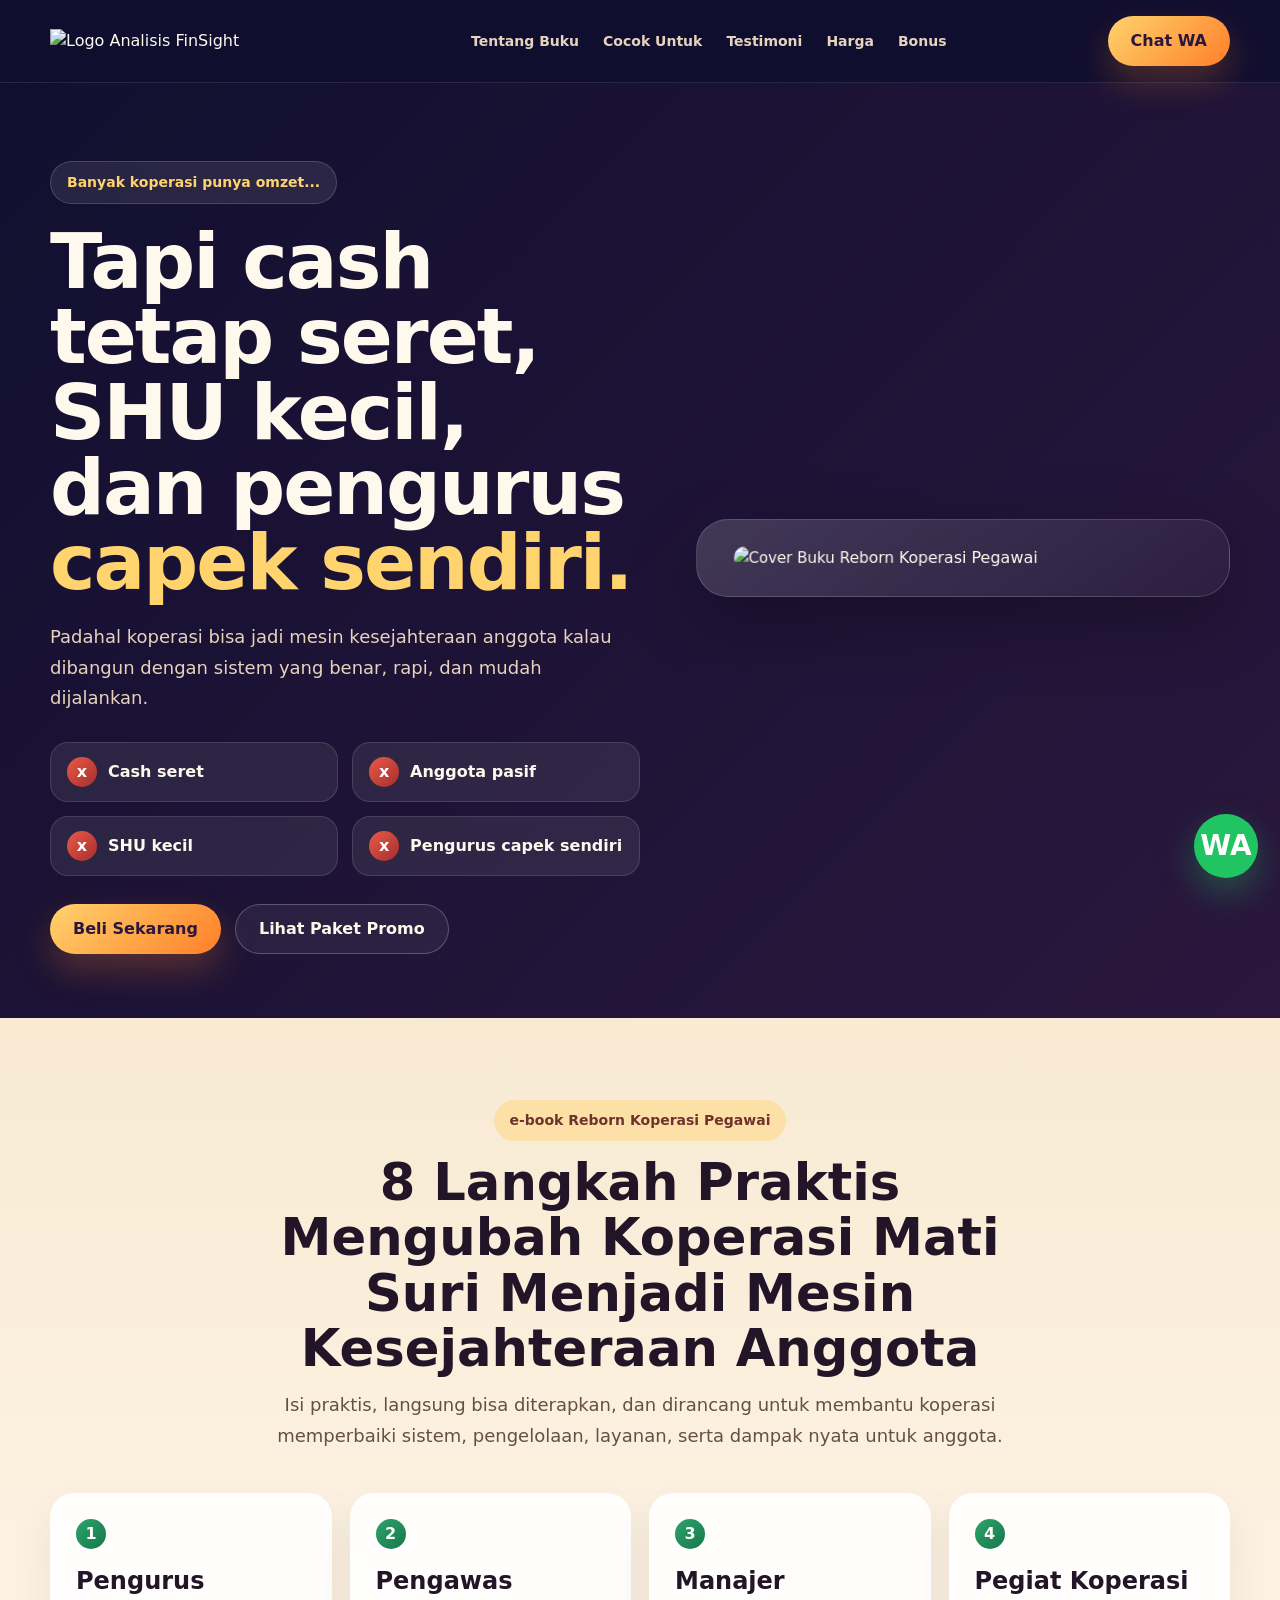
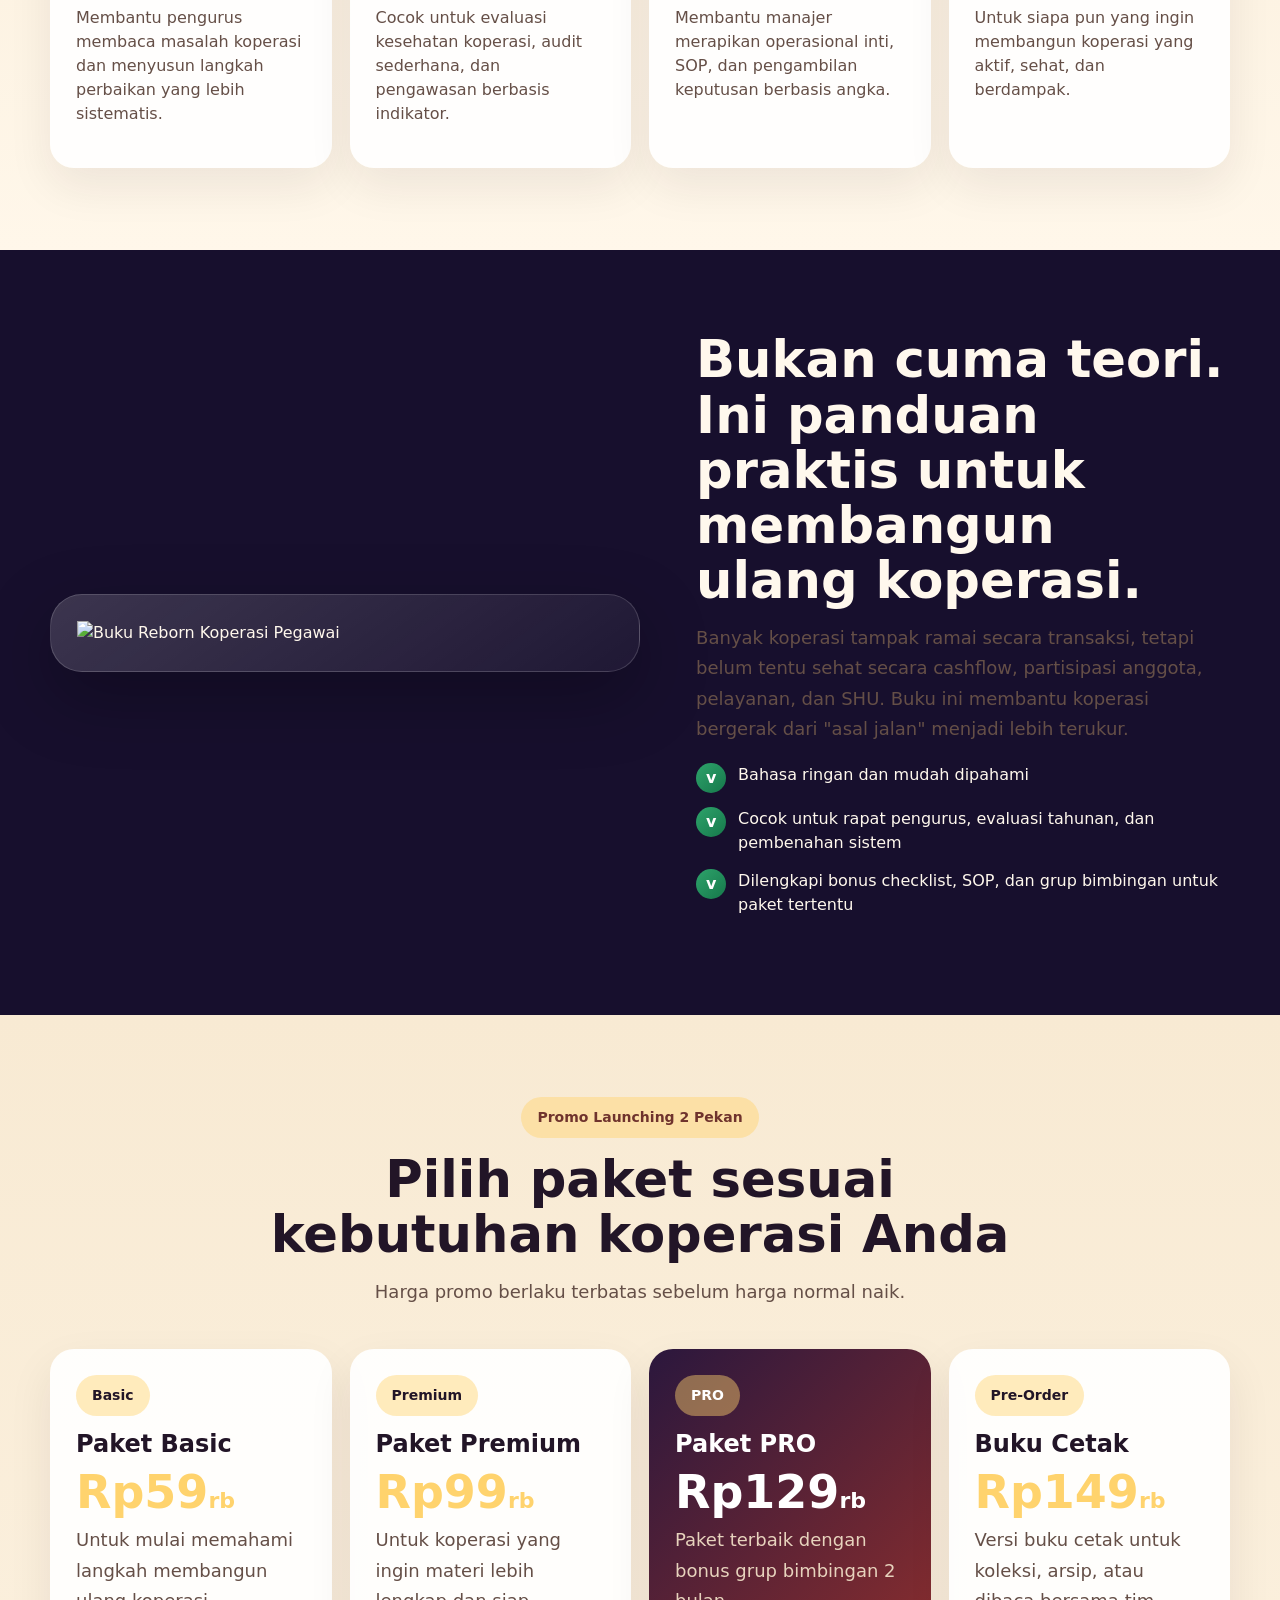
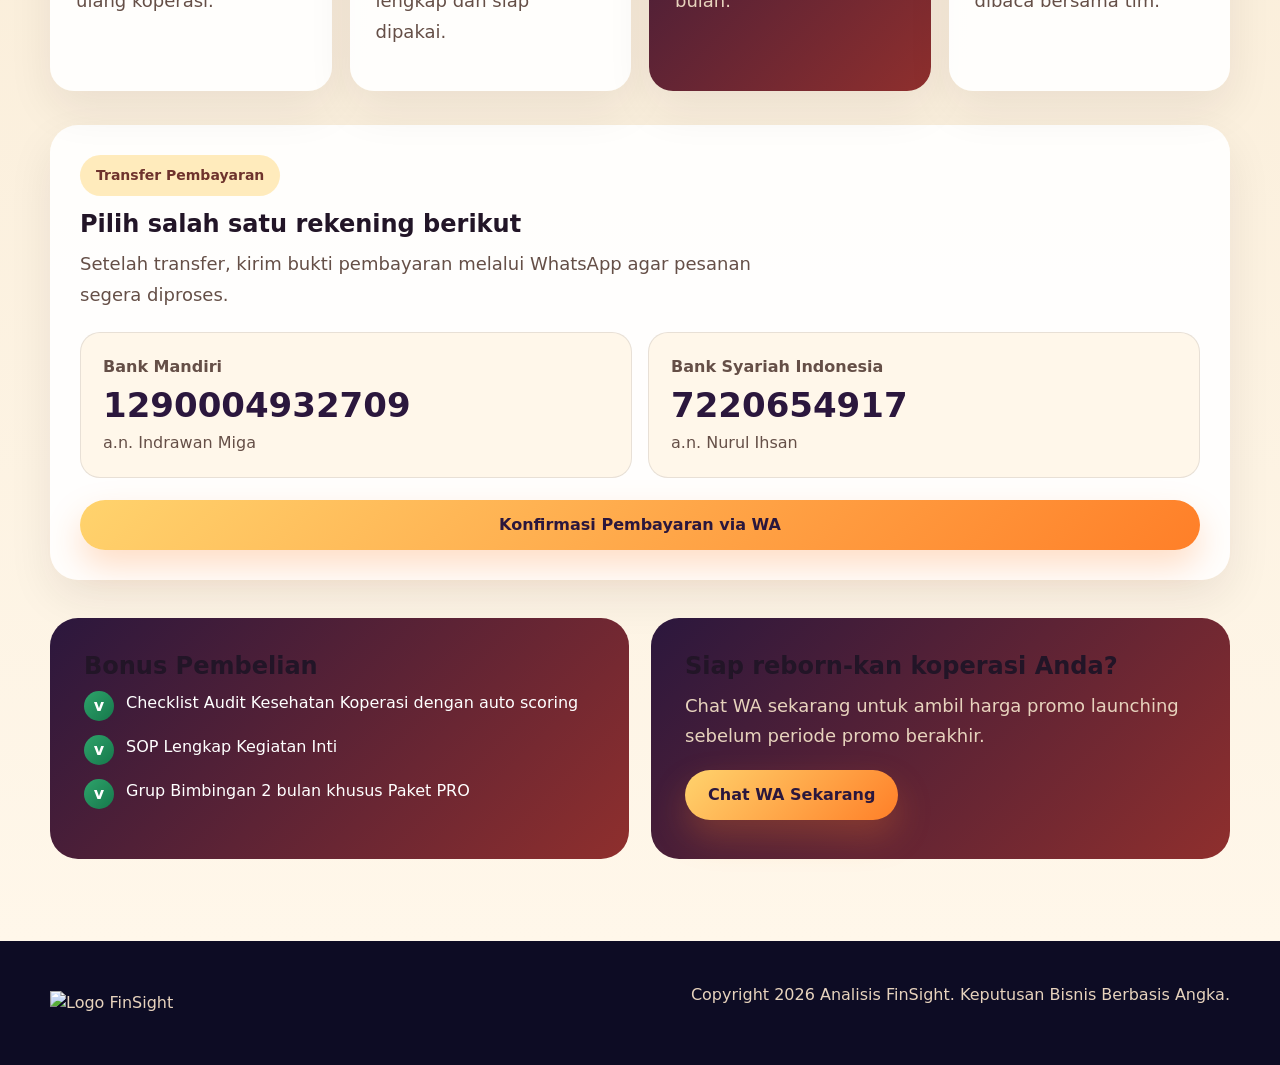
==== index.html @ e094c263 "Initial landing page" ====
<!doctype html>
<html lang="id">
<head>
  <meta charset="utf-8">
  <meta name="viewport" content="width=device-width, initial-scale=1">
  <title>Reborn Koperasi Pegawai - Analisis FinSight</title>
  <link rel="stylesheet" href="style.css">
</head>
<body>
<div class="reborn-landing">
  <nav class="rl-navbar">
    <div class="rl-container rl-nav-inner">
      <a href="#" class="rl-logo" aria-label="Analisis FinSight">
        <img src="https://www.analisiskeuangan.com/wp-content/uploads/2026/04/Logo-finsight.png" alt="Logo Analisis FinSight">
      </a>

      <div class="rl-nav-menu">
        <a href="#tentang">Tentang Buku</a>
        <a href="#cocok">Cocok Untuk</a>
        <a href="testimoni.html">Testimoni</a>
        <a href="#harga">Harga</a>
        <a href="#bonus">Bonus</a>
      </div>

      <a class="rl-btn rl-btn-primary" href="https://wa.me/6281234567890" target="_blank" rel="noopener">Chat WA</a>
    </div>
  </nav>

  <header class="rl-hero">
    <div class="rl-container rl-hero-grid">
      <div>
        <div class="rl-eyebrow">Banyak koperasi punya omzet...</div>
        <h1>Tapi cash tetap seret, SHU kecil, dan pengurus <span>capek sendiri.</span></h1>
        <p class="rl-hero-lead">
          Padahal koperasi bisa jadi mesin kesejahteraan anggota kalau dibangun dengan sistem yang benar, rapi, dan mudah dijalankan.
        </p>

        <div class="rl-pain-box">
          <div class="rl-pain-item"><span class="rl-x-icon">x</span> Cash seret</div>
          <div class="rl-pain-item"><span class="rl-x-icon">x</span> Anggota pasif</div>
          <div class="rl-pain-item"><span class="rl-x-icon">x</span> SHU kecil</div>
          <div class="rl-pain-item"><span class="rl-x-icon">x</span> Pengurus capek sendiri</div>
        </div>

        <div class="rl-hero-actions">
          <a href="https://wa.me/6281234567890" target="_blank" rel="noopener" class="rl-btn rl-btn-primary">Beli Sekarang</a>
          <a href="#harga" class="rl-btn rl-btn-outline">Lihat Paket Promo</a>
        </div>
      </div>

      <div>
        <div class="rl-book-card">
          <img src="https://www.analisiskeuangan.com/wp-content/uploads/2026/06/Book-Mockup.png" alt="Cover Buku Reborn Koperasi Pegawai">
        </div>
      </div>
    </div>
  </header>

  <section class="rl-section rl-light-section" id="tentang">
    <div class="rl-container">
      <div class="rl-section-title">
        <div class="rl-tag">e-book Reborn Koperasi Pegawai</div>
        <h2>8 Langkah Praktis Mengubah Koperasi Mati Suri Menjadi Mesin Kesejahteraan Anggota</h2>
        <p>
          Isi praktis, langsung bisa diterapkan, dan dirancang untuk membantu koperasi memperbaiki sistem, pengelolaan, layanan, serta dampak nyata untuk anggota.
        </p>
      </div>

      <div class="rl-benefit-grid" id="cocok">
        <div class="rl-benefit-card">
          <div class="rl-benefit-icon">1</div>
          <h3>Pengurus</h3>
          <p>Membantu pengurus membaca masalah koperasi dan menyusun langkah perbaikan yang lebih sistematis.</p>
        </div>
        <div class="rl-benefit-card">
          <div class="rl-benefit-icon">2</div>
          <h3>Pengawas</h3>
          <p>Cocok untuk evaluasi kesehatan koperasi, audit sederhana, dan pengawasan berbasis indikator.</p>
        </div>
        <div class="rl-benefit-card">
          <div class="rl-benefit-icon">3</div>
          <h3>Manajer</h3>
          <p>Membantu manajer merapikan operasional inti, SOP, dan pengambilan keputusan berbasis angka.</p>
        </div>
        <div class="rl-benefit-card">
          <div class="rl-benefit-icon">4</div>
          <h3>Pegiat Koperasi</h3>
          <p>Untuk siapa pun yang ingin membangun koperasi yang aktif, sehat, dan berdampak.</p>
        </div>
      </div>
    </div>
  </section>

  <section class="rl-section rl-product-section">
    <div class="rl-container rl-product-grid">
      <div class="rl-product-cover">
        <img src="https://www.analisiskeuangan.com/wp-content/uploads/2026/06/Book-Mockup.png" alt="Buku Reborn Koperasi Pegawai">
      </div>

      <div class="rl-product-copy">
        <h2>Bukan cuma teori. Ini panduan praktis untuk membangun ulang koperasi.</h2>
        <p>
          Banyak koperasi tampak ramai secara transaksi, tetapi belum tentu sehat secara cashflow, partisipasi anggota, pelayanan, dan SHU. Buku ini membantu koperasi bergerak dari "asal jalan" menjadi lebih terukur.
        </p>

        <ul class="rl-check-list">
          <li><span class="rl-check-icon">v</span> Bahasa ringan dan mudah dipahami</li>
          <li><span class="rl-check-icon">v</span> Cocok untuk rapat pengurus, evaluasi tahunan, dan pembenahan sistem</li>
          <li><span class="rl-check-icon">v</span> Dilengkapi bonus checklist, SOP, dan grup bimbingan untuk paket tertentu</li>
        </ul>
      </div>
    </div>
  </section>

  <section class="rl-section rl-light-section" id="harga">
    <div class="rl-container">
      <div class="rl-section-title">
        <div class="rl-tag">Promo Launching 2 Pekan</div>
        <h2>Pilih paket sesuai kebutuhan koperasi Anda</h2>
        <p>Harga promo berlaku terbatas sebelum harga normal naik.</p>
      </div>

      <div class="rl-pricing-grid">
        <div class="rl-price-card">
          <div class="rl-badge">Basic</div>
          <h3>Paket Basic</h3>
          <div class="rl-price">Rp59<small>rb</small></div>
          <p>Untuk mulai memahami langkah membangun ulang koperasi.</p>
        </div>

        <div class="rl-price-card">
          <div class="rl-badge">Premium</div>
          <h3>Paket Premium</h3>
          <div class="rl-price">Rp99<small>rb</small></div>
          <p>Untuk koperasi yang ingin materi lebih lengkap dan siap dipakai.</p>
        </div>

        <div class="rl-price-card rl-featured">
          <div class="rl-badge">PRO</div>
          <h3>Paket PRO</h3>
          <div class="rl-price">Rp129<small>rb</small></div>
          <p>Paket terbaik dengan bonus grup bimbingan 2 bulan.</p>
        </div>

        <div class="rl-price-card">
          <div class="rl-badge">Pre-Order</div>
          <h3>Buku Cetak</h3>
          <div class="rl-price">Rp149<small>rb</small></div>
          <p>Versi buku cetak untuk koleksi, arsip, atau dibaca bersama tim.</p>
        </div>
      </div>

      <div class="rl-payment-box">
        <div class="rl-payment-copy">
          <div class="rl-tag">Transfer Pembayaran</div>
          <h3>Pilih salah satu rekening berikut</h3>
          <p>Setelah transfer, kirim bukti pembayaran melalui WhatsApp agar pesanan segera diproses.</p>
        </div>

        <div class="rl-payment-grid">
          <div class="rl-payment-card">
            <span>Bank Mandiri</span>
            <strong>1290004932709</strong>
            <p>a.n. Indrawan Miga</p>
          </div>

          <div class="rl-payment-card">
            <span>Bank Syariah Indonesia</span>
            <strong>7220654917</strong>
            <p>a.n. Nurul Ihsan</p>
          </div>
        </div>

        <a href="https://wa.me/6281234567890" target="_blank" rel="noopener" class="rl-btn rl-btn-primary">Konfirmasi Pembayaran via WA</a>
      </div>

      <div class="rl-bonus-wrap" id="bonus">
        <div class="rl-bonus-card">
          <h3>Bonus Pembelian</h3>
          <ul class="rl-bonus-list">
            <li><span class="rl-check-icon">v</span> Checklist Audit Kesehatan Koperasi dengan auto scoring</li>
            <li><span class="rl-check-icon">v</span> SOP Lengkap Kegiatan Inti</li>
            <li><span class="rl-check-icon">v</span> Grup Bimbingan 2 bulan khusus Paket PRO</li>
          </ul>
        </div>

        <div class="rl-cta-card">
          <h3>Siap reborn-kan koperasi Anda?</h3>
          <p>Chat WA sekarang untuk ambil harga promo launching sebelum periode promo berakhir.</p>
          <a href="https://wa.me/6281234567890" target="_blank" rel="noopener" class="rl-btn rl-btn-primary">Chat WA Sekarang</a>
        </div>
      </div>
    </div>
  </section>

  <footer class="rl-footer">
    <div class="rl-container rl-footer-inner">
      <img src="https://www.analisiskeuangan.com/wp-content/uploads/2026/04/Logo-finsight.png" alt="Logo FinSight">
      <p>Copyright 2026 Analisis FinSight. Keputusan Bisnis Berbasis Angka.</p>
    </div>
  </footer>

  <a class="rl-float-wa" href="https://wa.me/6281234567890" target="_blank" rel="noopener" aria-label="Chat WhatsApp">WA</a>
</div>
  <script src="script.js"></script>
</body>
</html>
---- style.css ----
html,
body {
  margin: 0;
}

.reborn-landing,
  .reborn-landing * {
    box-sizing: border-box;
  }

  .reborn-landing {
    --navy: #100f2f;
    --purple: #2b173d;
    --maroon: #8f2f2d;
    --cream: #f8ead3;
    --cream-2: #fff7ea;
    --gold: #ffd36d;
    --orange: #ff7f28;
    --green: #20c463;
    --text: #fff8ed;
    --muted: #e7d3bd;
    --dark: #221527;
    --line: rgba(255, 255, 255, .16);
    --shadow: 0 24px 70px rgba(0, 0, 0, .28);
    width: 100%;
    margin: 0;
    color: var(--text);
    background: linear-gradient(135deg, var(--navy), var(--purple) 42%, var(--maroon));
    font-family: Inter, system-ui, -apple-system, BlinkMacSystemFont, "Segoe UI", sans-serif;
    line-height: 1.5;
    overflow-x: hidden;
  }

  .reborn-landing img {
    display: block;
    max-width: 100%;
    height: auto;
    border: 0;
  }

  .reborn-landing a {
    color: inherit;
    text-decoration: none;
  }

  .reborn-landing p,
  .reborn-landing h1,
  .reborn-landing h2,
  .reborn-landing h3,
  .reborn-landing ul {
    margin-top: 0;
  }

  .reborn-landing .rl-container {
    width: min(1180px, calc(100% - 40px));
    margin: 0 auto;
  }

  .reborn-landing .rl-navbar {
    position: sticky;
    top: 0;
    z-index: 20;
    border-bottom: 1px solid rgba(255, 255, 255, .1);
    background: rgba(16, 15, 47, .86);
    backdrop-filter: blur(18px);
  }

  .reborn-landing .rl-nav-inner {
    min-height: 82px;
    display: flex;
    align-items: center;
    justify-content: space-between;
    gap: 24px;
  }

  .reborn-landing .rl-logo img {
    width: min(260px, 54vw);
  }

  .reborn-landing .rl-nav-menu {
    display: flex;
    gap: 24px;
    color: var(--muted);
    font-size: 14px;
    font-weight: 700;
    white-space: nowrap;
  }

  .reborn-landing .rl-btn {
    display: inline-flex;
    align-items: center;
    justify-content: center;
    gap: 10px;
    min-height: 50px;
    padding: 14px 23px;
    border-radius: 999px;
    font-weight: 900;
    line-height: 1;
    transition: transform .2s ease, box-shadow .2s ease;
  }

  .reborn-landing .rl-btn:hover {
    transform: translateY(-2px);
  }

  .reborn-landing .rl-btn-primary {
    color: #2b173d;
    background: linear-gradient(135deg, var(--gold), var(--orange));
    box-shadow: 0 16px 34px rgba(255, 127, 40, .26);
  }

  .reborn-landing .rl-btn-outline {
    color: var(--cream-2);
    border: 1px solid rgba(255, 255, 255, .24);
    background: rgba(255, 255, 255, .06);
  }

  .reborn-landing .rl-light-section .rl-btn-outline {
    color: var(--purple);
    border-color: rgba(43, 23, 61, .22);
    background: rgba(43, 23, 61, .05);
  }

  .reborn-landing .rl-hero {
    min-height: calc(100vh - 82px);
    display: flex;
    align-items: center;
    padding: 78px 0 64px;
  }

  .reborn-landing .rl-hero-grid,
  .reborn-landing .rl-product-grid {
    display: grid;
    grid-template-columns: 1.05fr .95fr;
    align-items: center;
    gap: 56px;
  }

  .reborn-landing .rl-eyebrow,
  .reborn-landing .rl-tag,
  .reborn-landing .rl-badge {
    display: inline-flex;
    align-items: center;
    gap: 10px;
    padding: 10px 16px;
    border-radius: 999px;
    font-size: 14px;
    font-weight: 900;
  }

  .reborn-landing .rl-eyebrow {
    margin-bottom: 20px;
    color: var(--gold);
    border: 1px solid var(--line);
    background: rgba(255, 255, 255, .09);
  }

  .reborn-landing .rl-tag,
  .reborn-landing .rl-badge {
    margin-bottom: 14px;
    color: #6f332d;
    background: rgba(255, 211, 109, .45);
  }

  .reborn-landing h1 {
    margin-bottom: 22px;
    font-size: clamp(42px, 6vw, 78px);
    line-height: .98;
    letter-spacing: -2px;
    font-weight: 900;
  }

  .reborn-landing h1 span,
  .reborn-landing .rl-price {
    color: var(--gold);
  }

  .reborn-landing .rl-light-section h2,
  .reborn-landing .rl-light-section h3,
  .reborn-landing .rl-benefit-card h3,
  .reborn-landing .rl-price-card h3 {
    color: var(--dark);
  }

  .reborn-landing h2 {
    margin-bottom: 14px;
    font-size: clamp(32px, 4vw, 52px);
    line-height: 1.08;
    font-weight: 900;
  }

  .reborn-landing h3 {
    margin-bottom: 10px;
    font-size: 24px;
    line-height: 1.2;
    font-weight: 900;
  }

  .reborn-landing .rl-hero-lead,
  .reborn-landing .rl-section-title p,
  .reborn-landing .rl-product-copy p,
  .reborn-landing .rl-price-card p,
  .reborn-landing .rl-cta-card p {
    color: var(--muted);
    font-size: 18px;
    line-height: 1.7;
  }

  .reborn-landing .rl-light-section .rl-section-title p,
  .reborn-landing .rl-product-copy p,
  .reborn-landing .rl-price-card p,
  .reborn-landing .rl-benefit-card p {
    color: #654f47;
  }

  .reborn-landing .rl-pain-box {
    display: grid;
    grid-template-columns: repeat(2, minmax(0, 1fr));
    gap: 14px;
    margin: 28px 0;
  }

  .reborn-landing .rl-pain-item {
    display: flex;
    align-items: center;
    gap: 11px;
    padding: 14px 16px;
    border: 1px solid rgba(255, 255, 255, .12);
    border-radius: 18px;
    background: rgba(255, 255, 255, .08);
    font-weight: 800;
  }

  .reborn-landing .rl-x-icon,
  .reborn-landing .rl-check-icon,
  .reborn-landing .rl-benefit-icon {
    width: 30px;
    height: 30px;
    flex: 0 0 30px;
    display: inline-grid;
    place-items: center;
    border-radius: 50%;
    color: #fff;
    font-weight: 900;
  }

  .reborn-landing .rl-x-icon {
    background: linear-gradient(135deg, #e95a47, #a52e2e);
  }

  .reborn-landing .rl-check-icon,
  .reborn-landing .rl-benefit-icon {
    background: linear-gradient(135deg, #2ea36b, #16784b);
  }

  .reborn-landing .rl-hero-actions {
    display: flex;
    flex-wrap: wrap;
    gap: 14px;
    margin-top: 26px;
  }

  .reborn-landing .rl-book-card,
  .reborn-landing .rl-product-cover {
    padding: 26px;
    border: 1px solid var(--line);
    border-radius: 32px;
    background: linear-gradient(145deg, rgba(255, 255, 255, .16), rgba(255, 255, 255, .04));
    box-shadow: var(--shadow);
  }

  .reborn-landing .rl-book-card img {
    border-radius: 18px;
    transform: perspective(900px) rotateY(-8deg) rotateX(2deg);
  }

  .reborn-landing .rl-section {
    padding: 82px 0;
  }

  .reborn-landing .rl-light-section {
    color: var(--dark);
    background: linear-gradient(180deg, var(--cream), var(--cream-2));
  }

  .reborn-landing .rl-product-section {
    background: #170f2d;
  }

  .reborn-landing .rl-section-title {
    max-width: 780px;
    margin: 0 auto 42px;
    text-align: center;
  }

  .reborn-landing .rl-benefit-grid,
  .reborn-landing .rl-pricing-grid {
    display: grid;
    grid-template-columns: repeat(4, minmax(0, 1fr));
    gap: 18px;
  }

  .reborn-landing .rl-benefit-card,
  .reborn-landing .rl-price-card {
    min-width: 0;
    padding: 26px;
    border-radius: 24px;
    background: rgba(255, 255, 255, .92);
    color: var(--dark);
    box-shadow: 0 18px 45px rgba(34, 21, 39, .08);
  }

  .reborn-landing .rl-benefit-card *,
  .reborn-landing .rl-price-card * {
    color: inherit;
  }

  .reborn-landing .rl-benefit-icon {
    margin-bottom: 18px;
    color: #fff;
  }

  .reborn-landing .rl-price-card .rl-price {
    color: var(--gold);
  }

  .reborn-landing .rl-price-card.rl-featured {
    color: #fff;
    background: linear-gradient(135deg, var(--purple), var(--maroon));
  }

  .reborn-landing .rl-price-card.rl-featured h3,
  .reborn-landing .rl-price-card.rl-featured .rl-price {
    color: #fff;
  }

  .reborn-landing .rl-price-card.rl-featured p {
    color: var(--muted);
  }

  .reborn-landing .rl-price {
    margin: 8px 0 10px;
    font-size: 46px;
    line-height: 1;
    font-weight: 900;
  }

  .reborn-landing .rl-price small {
    font-size: 22px;
  }

  .reborn-landing .rl-check-list,
  .reborn-landing .rl-bonus-list {
    display: grid;
    gap: 14px;
    padding: 0;
    list-style: none;
  }

  .reborn-landing .rl-check-list li,
  .reborn-landing .rl-bonus-list li {
    display: flex;
    gap: 12px;
    align-items: flex-start;
  }

  .reborn-landing .rl-bonus-wrap {
    display: grid;
    grid-template-columns: 1fr 1fr;
    gap: 22px;
    margin-top: 38px;
  }

  .reborn-landing .rl-payment-box {
    display: grid;
    gap: 22px;
    margin-top: 34px;
    padding: 30px;
    border-radius: 28px;
    background: rgba(255, 255, 255, .92);
    color: var(--dark);
    box-shadow: 0 18px 45px rgba(34, 21, 39, .08);
  }

  .reborn-landing .rl-payment-copy {
    max-width: 720px;
  }

  .reborn-landing .rl-payment-copy h3 {
    color: var(--dark);
  }

  .reborn-landing .rl-payment-copy p {
    margin-bottom: 0;
    color: #654f47;
    font-size: 18px;
    line-height: 1.7;
  }

  .reborn-landing .rl-payment-grid {
    display: grid;
    grid-template-columns: repeat(2, minmax(0, 1fr));
    gap: 16px;
  }

  .reborn-landing .rl-payment-card {
    min-width: 0;
    padding: 22px;
    border: 1px solid rgba(34, 21, 39, .1);
    border-radius: 20px;
    background: var(--cream-2);
  }

  .reborn-landing .rl-payment-card span,
  .reborn-landing .rl-payment-card strong,
  .reborn-landing .rl-payment-card p {
    display: block;
  }

  .reborn-landing .rl-payment-card span {
    color: #654f47;
    font-weight: 800;
  }

  .reborn-landing .rl-payment-card strong {
    margin: 8px 0 6px;
    color: var(--purple);
    font-size: clamp(24px, 3vw, 34px);
    line-height: 1.1;
    font-weight: 900;
    word-break: break-word;
  }

  .reborn-landing .rl-payment-card p {
    margin-bottom: 0;
    color: #654f47;
  }

  .reborn-landing .rl-bonus-card,
  .reborn-landing .rl-cta-card {
    padding: 34px;
    border-radius: 28px;
    color: #fff;
    background: linear-gradient(135deg, var(--purple), var(--maroon));
  }

  .reborn-landing .rl-footer {
    padding: 42px 0;
    color: var(--muted);
    background: #0d0c24;
  }

  .reborn-landing .rl-footer-inner {
    display: flex;
    align-items: center;
    justify-content: space-between;
    gap: 20px;
  }

  .reborn-landing .rl-footer img {
    width: min(230px, 52vw);
  }

  .reborn-landing .rl-testimonial-hero {
    background: radial-gradient(circle at top left, rgba(255, 211, 109, .2), transparent 34%),
      linear-gradient(135deg, var(--navy), var(--purple) 44%, var(--maroon));
  }

  .reborn-landing .rl-testimonial-hero .rl-section-title {
    margin-bottom: 0;
  }

  .reborn-landing .rl-testimonial-hero h1 {
    max-width: 980px;
    margin-right: auto;
    margin-left: auto;
  }

  .reborn-landing .rl-testimonial-stack {
    display: grid;
    gap: 28px;
  }

  .reborn-landing .rl-testimonial-card {
    max-width: 980px;
    width: 100%;
    margin: 0 auto;
    padding: clamp(26px, 4vw, 46px);
    border-radius: 28px;
    background: rgba(255, 255, 255, .94);
    color: var(--dark);
    box-shadow: 0 20px 55px rgba(34, 21, 39, .1);
  }

  .reborn-landing .rl-testimonial-card h2 {
    color: var(--dark);
  }

  .reborn-landing .rl-testimonial-body {
    display: grid;
    gap: 16px;
    color: #4f3e39;
    font-size: 18px;
    line-height: 1.78;
  }

  .reborn-landing .rl-testimonial-body p {
    margin-bottom: 0;
  }

  .reborn-landing .rl-testimonial-author {
    margin-top: 28px;
    padding-top: 22px;
    border-top: 1px solid rgba(34, 21, 39, .14);
    color: #3d2d35;
  }

  .reborn-landing .rl-testimonial-author strong,
  .reborn-landing .rl-testimonial-author span {
    display: block;
  }

  .reborn-landing .rl-testimonial-author strong {
    font-size: 18px;
    font-weight: 900;
  }

  .reborn-landing .rl-testimonial-author span {
    margin-top: 6px;
    color: #654f47;
  }

  .reborn-landing .rl-testimonial-actions {
    display: flex;
    flex-wrap: wrap;
    justify-content: center;
    gap: 14px;
    margin-top: 12px;
  }

  .reborn-landing .rl-float-wa {
    position: fixed;
    right: 22px;
    bottom: 22px;
    z-index: 30;
    width: 64px;
    height: 64px;
    display: grid;
    place-items: center;
    border-radius: 50%;
    color: #fff;
    background: var(--green);
    box-shadow: 0 14px 35px rgba(32, 196, 99, .35);
    font-size: 28px;
    font-weight: 900;
  }

  @media (max-width: 980px) {
    .reborn-landing .rl-hero-grid,
    .reborn-landing .rl-product-grid,
    .reborn-landing .rl-bonus-wrap {
      grid-template-columns: 1fr;
    }

    .reborn-landing .rl-benefit-grid,
    .reborn-landing .rl-pricing-grid {
      grid-template-columns: repeat(2, minmax(0, 1fr));
    }
  }

  @media (max-width: 700px) {
    .reborn-landing .rl-container {
      width: min(100% - 28px, 1180px);
    }

    .reborn-landing .rl-nav-menu,
    .reborn-landing .rl-nav-inner > .rl-btn {
      display: none;
    }

    .reborn-landing .rl-nav-inner {
      min-height: 72px;
    }

    .reborn-landing .rl-hero {
      min-height: 0;
      padding: 54px 0 48px;
    }

    .reborn-landing .rl-benefit-grid,
    .reborn-landing .rl-pricing-grid,
    .reborn-landing .rl-payment-grid,
    .reborn-landing .rl-pain-box {
      grid-template-columns: 1fr;
    }

    .reborn-landing h1 {
      font-size: 42px;
      letter-spacing: -1px;
    }

    .reborn-landing .rl-testimonial-body {
      font-size: 16px;
      line-height: 1.7;
    }

    .reborn-landing .rl-footer-inner {
      align-items: flex-start;
      flex-direction: column;
    }
  }
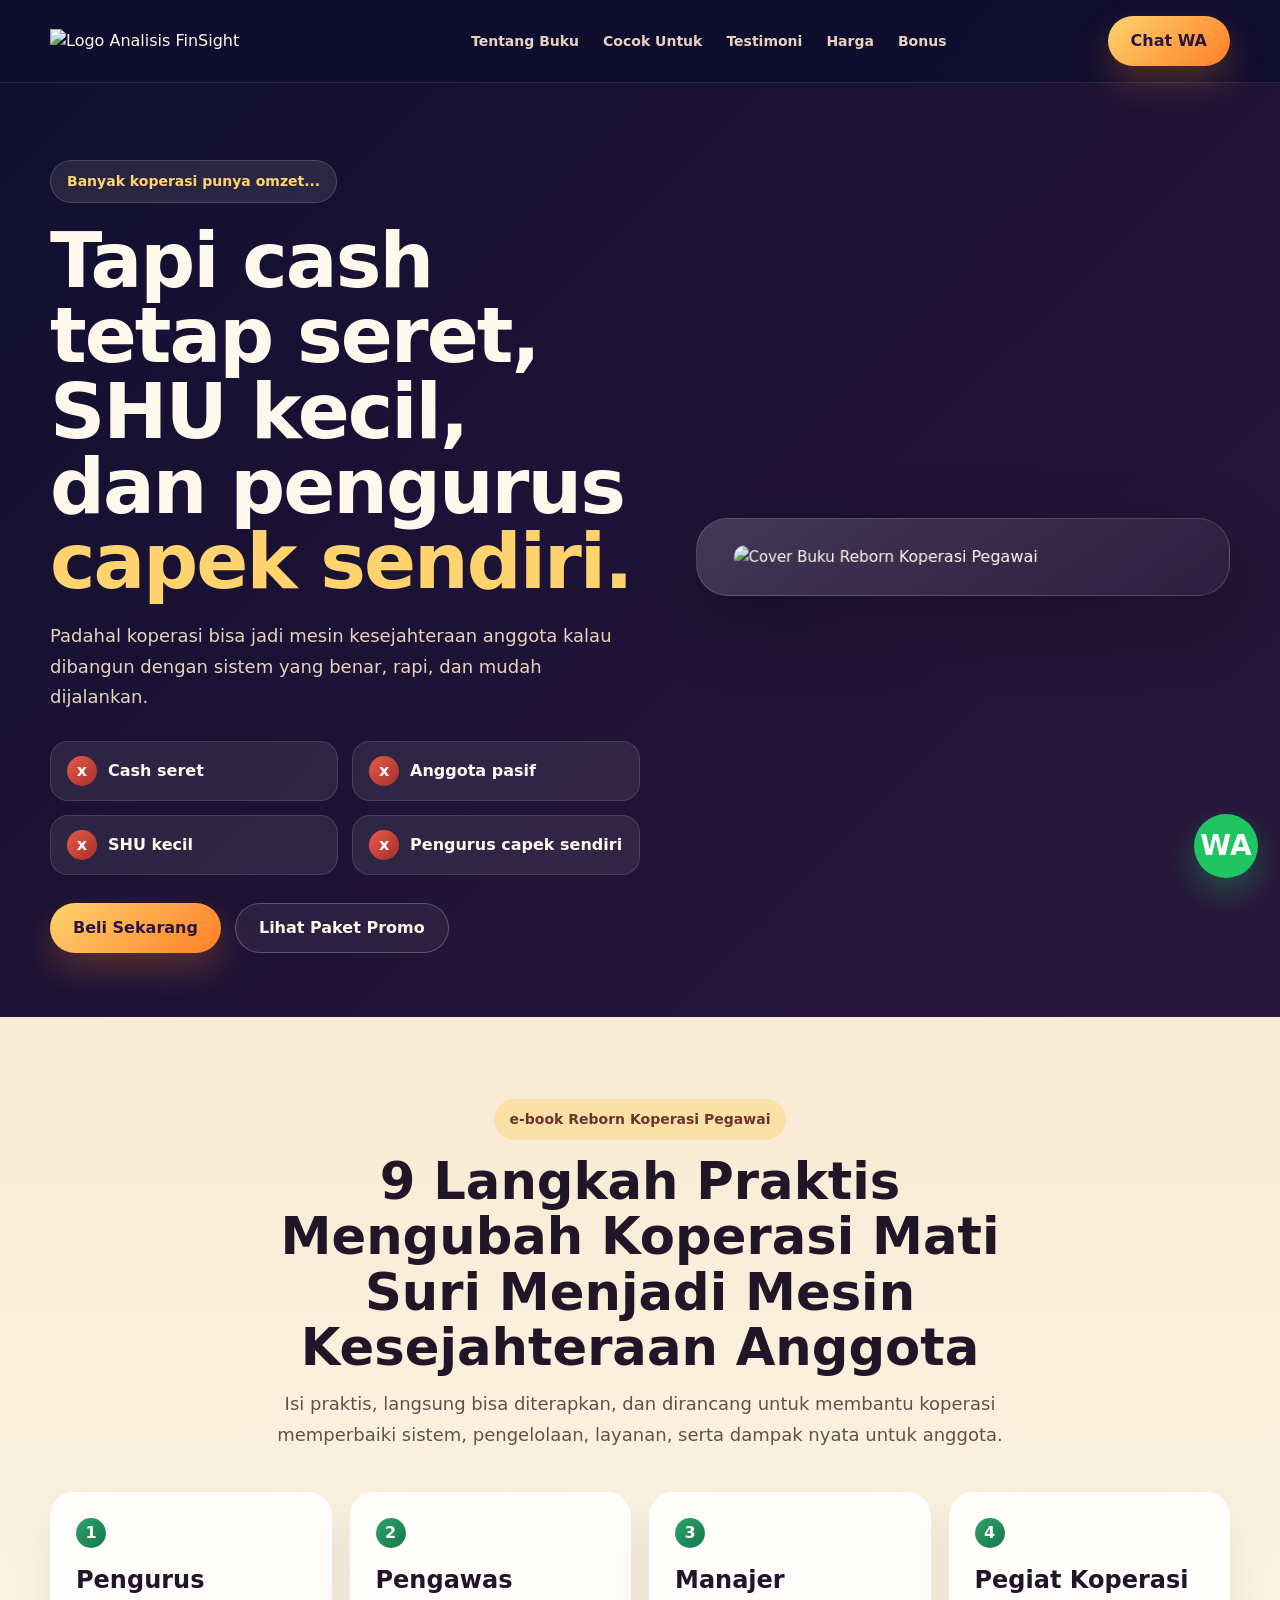
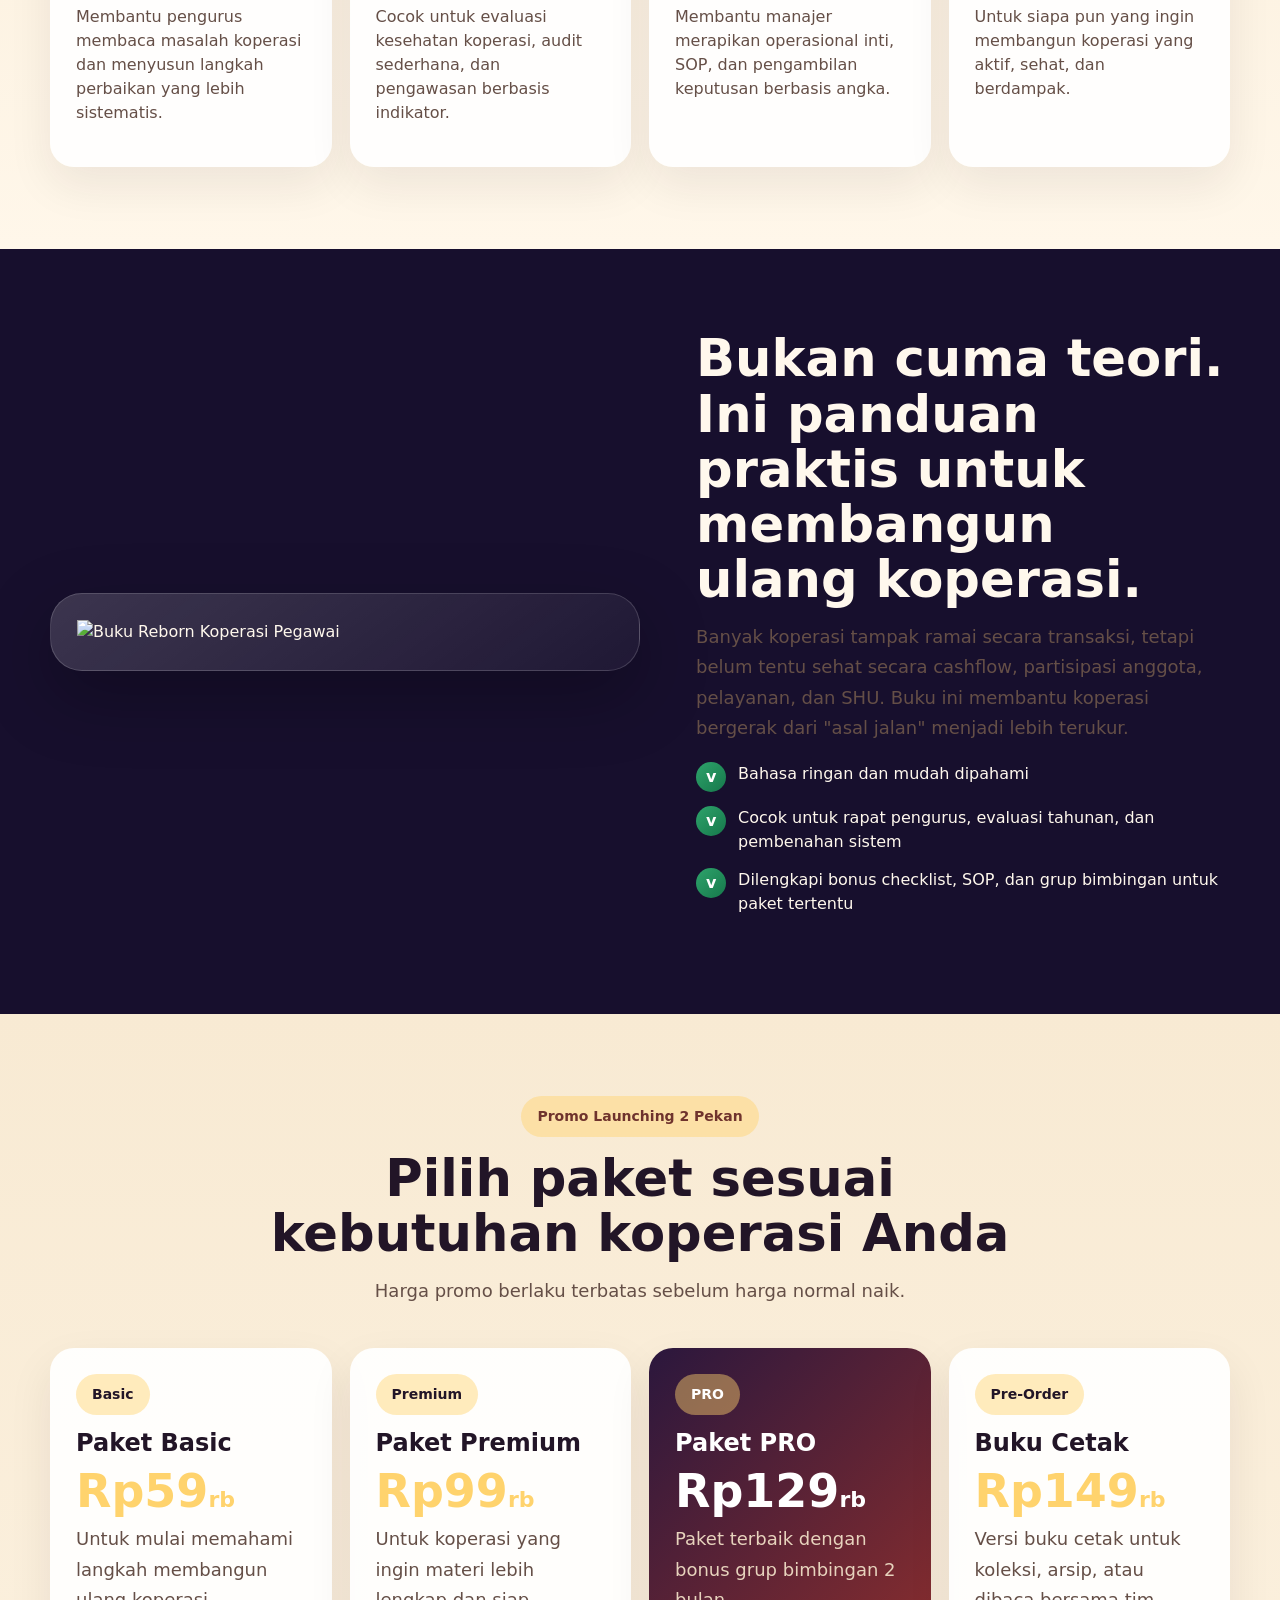
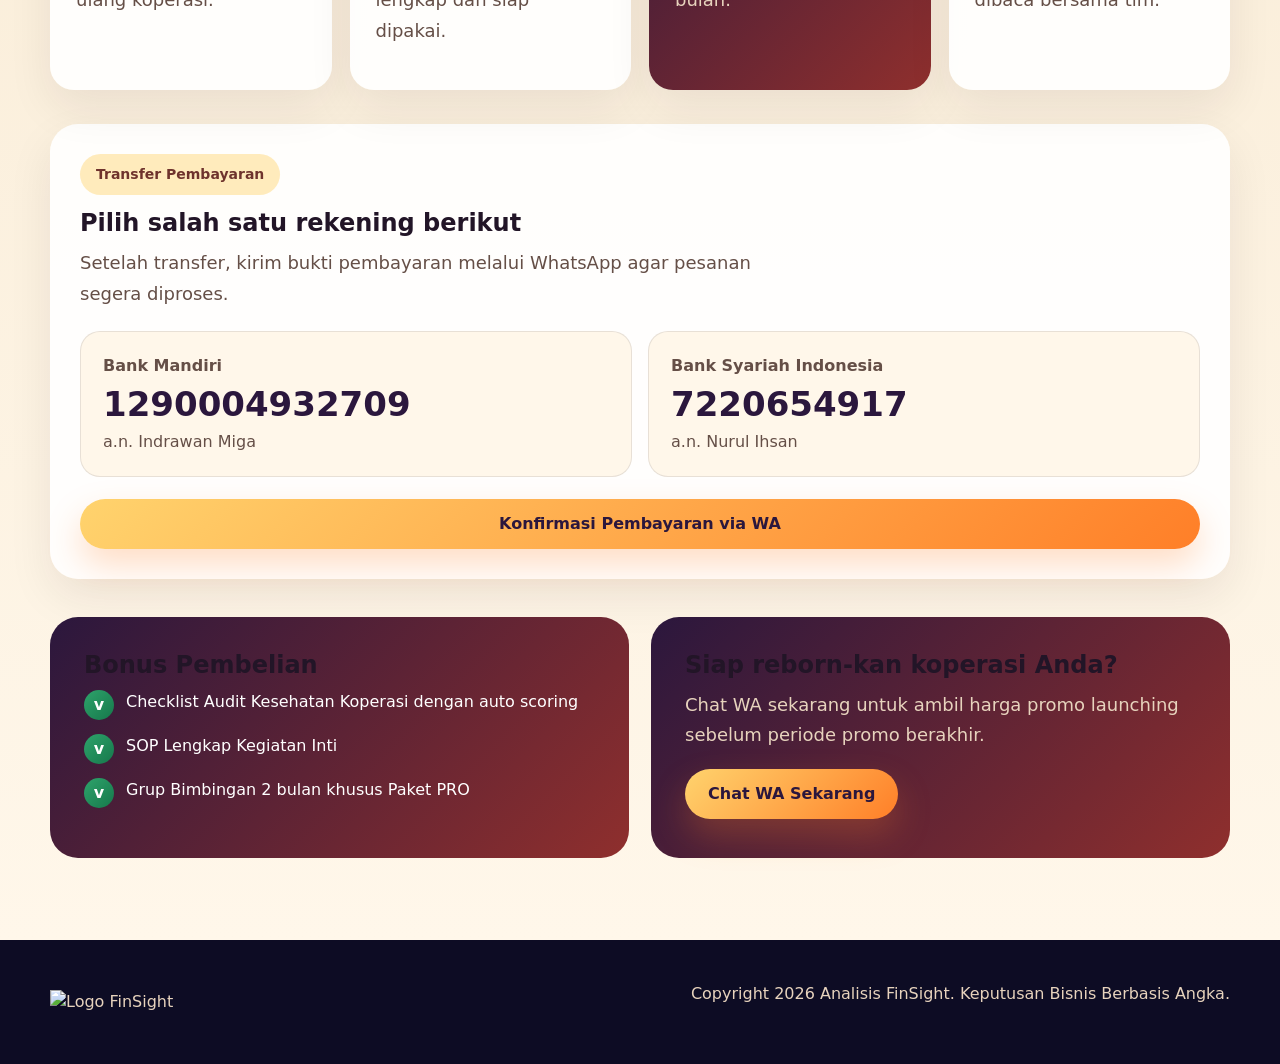
==== commit 49dbe4d6: "Add mobile hamburger menu" ====
--- a/index.html
+++ b/index.html
@@ -22,6 +22,12 @@
         <a href="#bonus">Bonus</a>
       </div>
 
+      <button class="rl-menu-toggle" type="button" aria-label="Buka menu" aria-expanded="false">
+        <span></span>
+        <span></span>
+        <span></span>
+      </button>
+
       <a class="rl-btn rl-btn-primary" href="https://wa.me/6281234567890" target="_blank" rel="noopener">Chat WA</a>
     </div>
   </nav>
@@ -60,7 +66,7 @@
     <div class="rl-container">
       <div class="rl-section-title">
         <div class="rl-tag">e-book Reborn Koperasi Pegawai</div>
-        <h2>8 Langkah Praktis Mengubah Koperasi Mati Suri Menjadi Mesin Kesejahteraan Anggota</h2>
+        <h2>9 Langkah Praktis Mengubah Koperasi Mati Suri Menjadi Mesin Kesejahteraan Anggota</h2>
         <p>
           Isi praktis, langsung bisa diterapkan, dan dirancang untuk membantu koperasi memperbaiki sistem, pengelolaan, layanan, serta dampak nyata untuk anggota.
         </p>
@@ -205,4 +211,3 @@
   <script src="script.js"></script>
 </body>
 </html>
-
--- a/style.css
+++ b/style.css
@@ -1,6 +1,7 @@
 html,
 body {
   margin: 0;
+  scroll-padding-top: 96px;
 }
 
 .reborn-landing,
@@ -29,6 +30,7 @@
     font-family: Inter, system-ui, -apple-system, BlinkMacSystemFont, "Segoe UI", sans-serif;
     line-height: 1.5;
     overflow-x: hidden;
+    padding-top: 82px;
   }
 
   .reborn-landing img {
@@ -57,12 +59,21 @@
   }
 
   .reborn-landing .rl-navbar {
-    position: sticky;
+    position: fixed;
     top: 0;
-    z-index: 20;
+    left: 0;
+    right: 0;
+    z-index: 100;
     border-bottom: 1px solid rgba(255, 255, 255, .1);
     background: rgba(16, 15, 47, .86);
     backdrop-filter: blur(18px);
+    transition: background .2s ease, box-shadow .2s ease, border-color .2s ease;
+  }
+
+  .reborn-landing .rl-navbar.is-scrolled {
+    border-color: rgba(255, 255, 255, .16);
+    background: rgba(16, 15, 47, .94);
+    box-shadow: 0 12px 32px rgba(0, 0, 0, .22);
   }
 
   .reborn-landing .rl-nav-inner {
@@ -84,6 +95,41 @@
     font-size: 14px;
     font-weight: 700;
     white-space: nowrap;
+  }
+
+  .reborn-landing .rl-menu-toggle {
+    width: 46px;
+    height: 46px;
+    display: none;
+    place-items: center;
+    gap: 5px;
+    padding: 0;
+    border: 1px solid rgba(255, 255, 255, .2);
+    border-radius: 14px;
+    color: var(--cream-2);
+    background: rgba(255, 255, 255, .08);
+    cursor: pointer;
+  }
+
+  .reborn-landing .rl-menu-toggle span {
+    width: 20px;
+    height: 2px;
+    display: block;
+    border-radius: 999px;
+    background: currentColor;
+    transition: transform .2s ease, opacity .2s ease;
+  }
+
+  .reborn-landing .rl-navbar.is-menu-open .rl-menu-toggle span:nth-child(1) {
+    transform: translateY(7px) rotate(45deg);
+  }
+
+  .reborn-landing .rl-navbar.is-menu-open .rl-menu-toggle span:nth-child(2) {
+    opacity: 0;
+  }
+
+  .reborn-landing .rl-navbar.is-menu-open .rl-menu-toggle span:nth-child(3) {
+    transform: translateY(-7px) rotate(-45deg);
   }
 
   .reborn-landing .rl-btn {
@@ -569,13 +615,51 @@
   }
 
   @media (max-width: 700px) {
+    .reborn-landing {
+      padding-top: 72px;
+    }
+
     .reborn-landing .rl-container {
       width: min(100% - 28px, 1180px);
     }
 
-    .reborn-landing .rl-nav-menu,
     .reborn-landing .rl-nav-inner > .rl-btn {
       display: none;
+    }
+
+    .reborn-landing .rl-menu-toggle {
+      display: grid;
+    }
+
+    .reborn-landing .rl-nav-menu {
+      position: absolute;
+      left: 14px;
+      right: 14px;
+      top: calc(100% + 10px);
+      display: grid;
+      gap: 4px;
+      padding: 12px;
+      border: 1px solid rgba(255, 255, 255, .14);
+      border-radius: 18px;
+      background: rgba(16, 15, 47, .96);
+      box-shadow: 0 18px 45px rgba(0, 0, 0, .28);
+      opacity: 0;
+      pointer-events: none;
+      transform: translateY(-8px);
+      transition: opacity .2s ease, transform .2s ease;
+    }
+
+    .reborn-landing .rl-navbar.is-menu-open .rl-nav-menu {
+      opacity: 1;
+      pointer-events: auto;
+      transform: translateY(0);
+    }
+
+    .reborn-landing .rl-nav-menu a {
+      padding: 13px 14px;
+      border-radius: 12px;
+      color: var(--cream-2);
+      background: rgba(255, 255, 255, .06);
     }
 
     .reborn-landing .rl-nav-inner {
